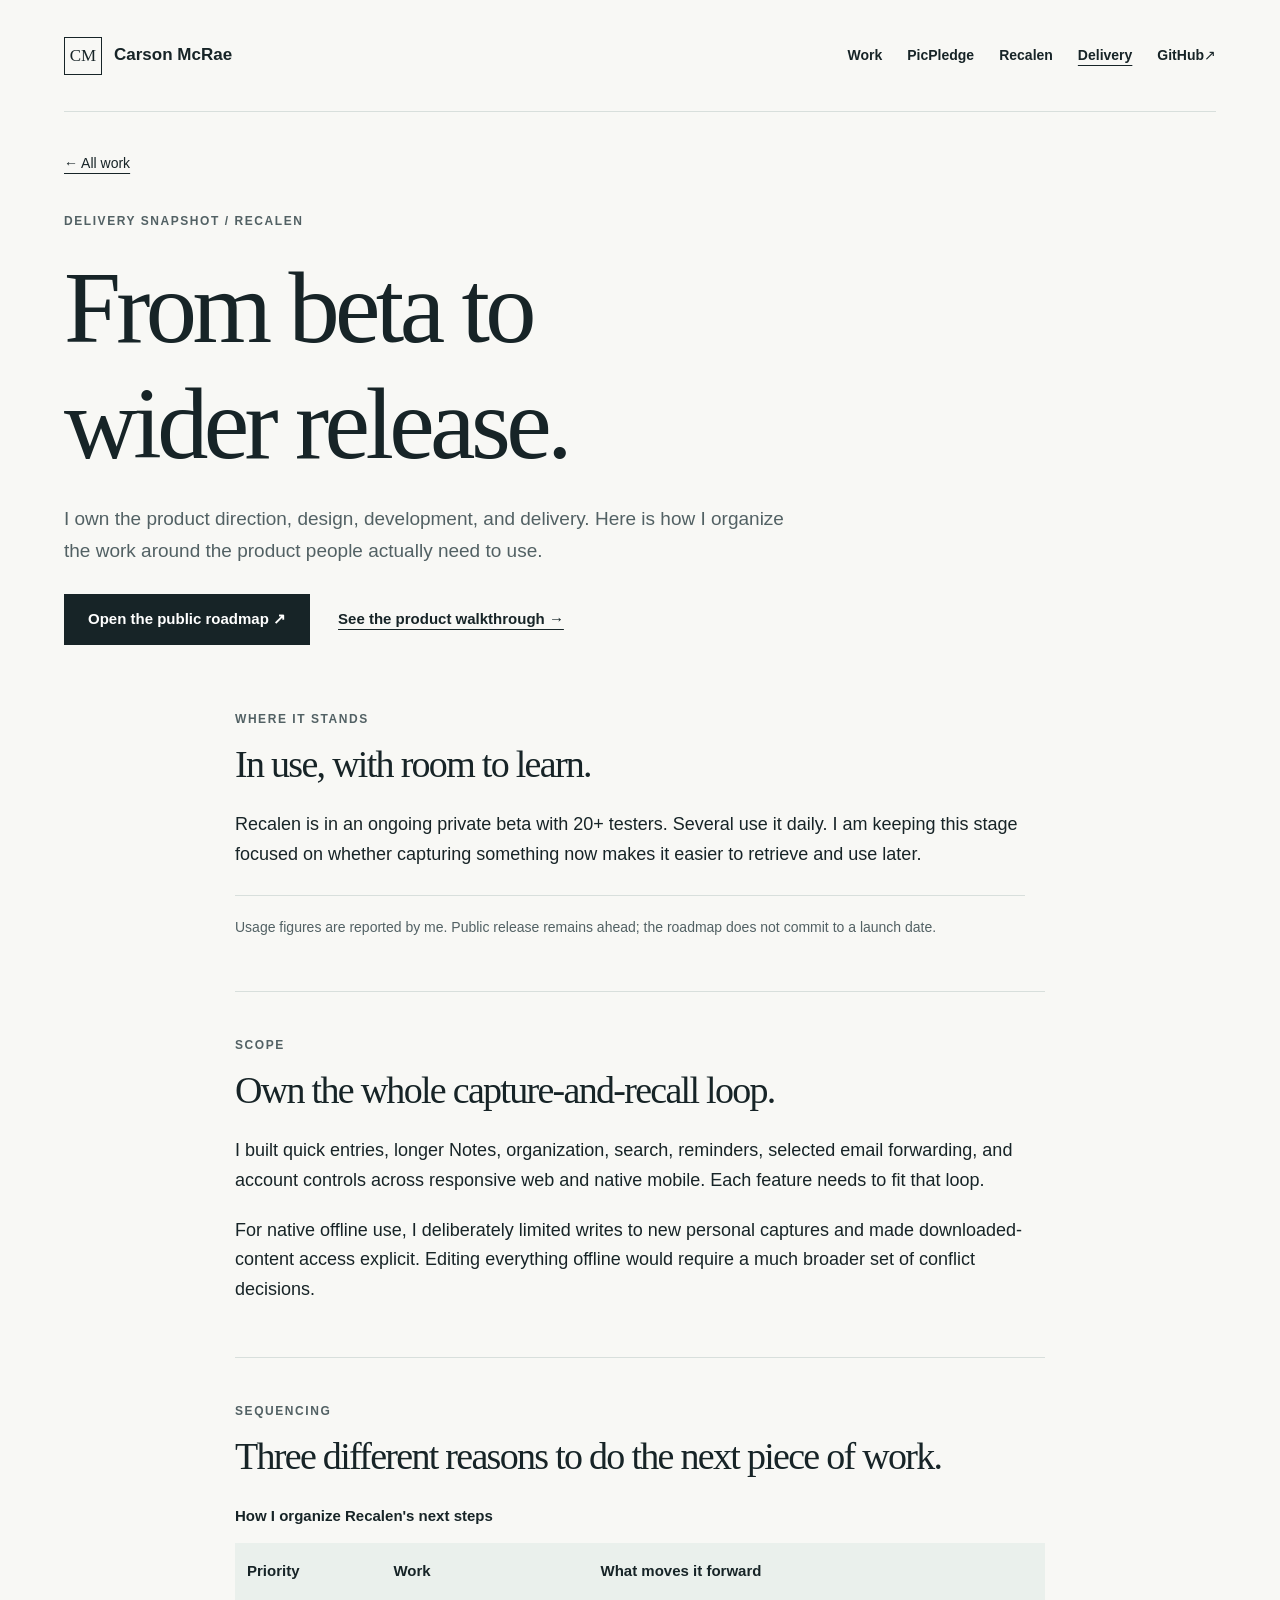
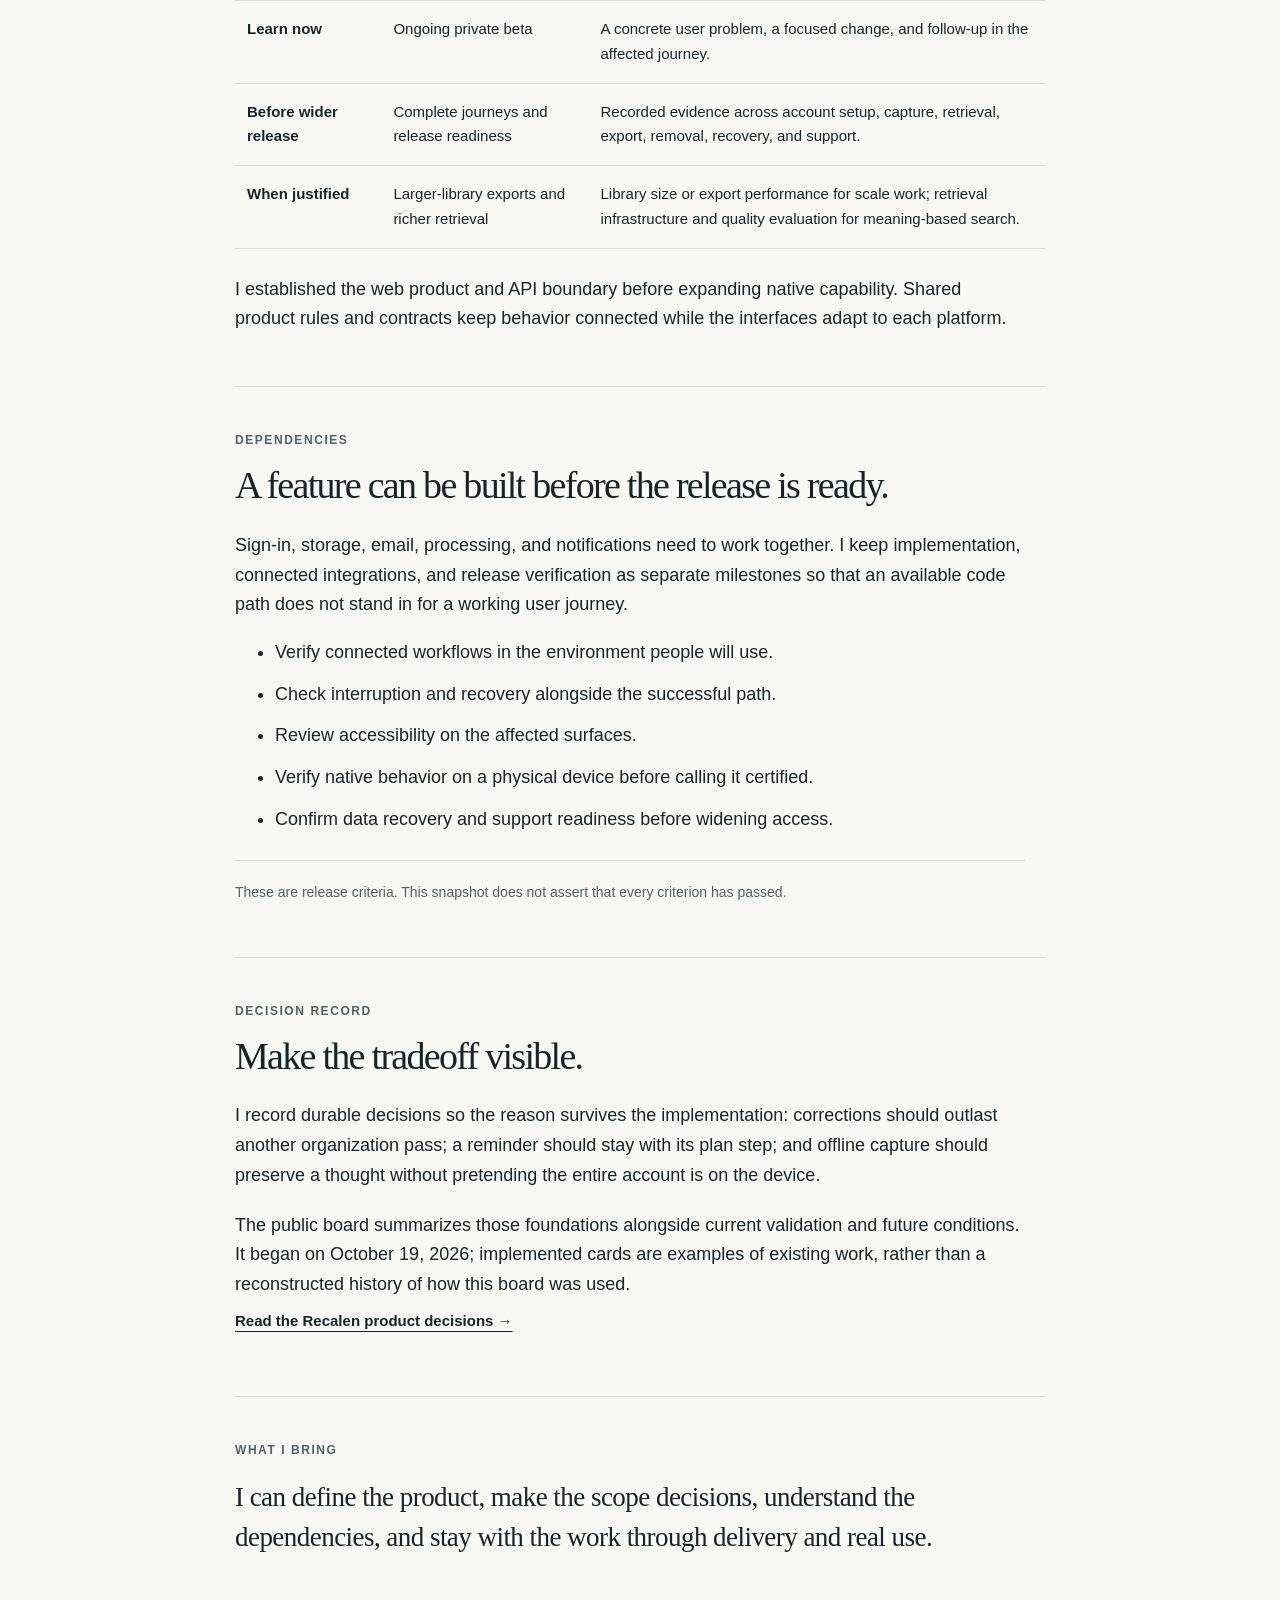
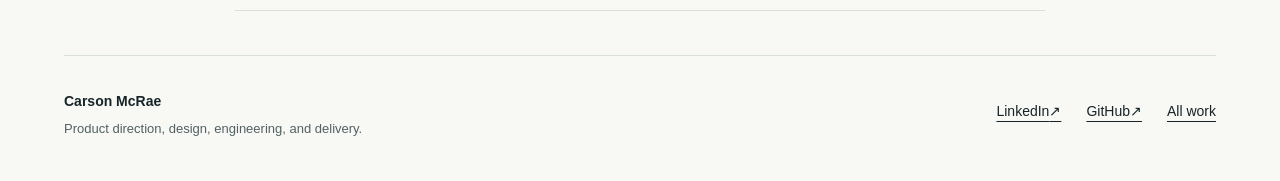
==== delivery/index.html @ 8abd7dd6 "Add product walkthroughs, decision story, and Recalen delivery snapshot" ====
<!doctype html>
<!-- Purpose: Present Carson McRae's product work. Scope: Static, accessible portfolio content. Does NOT belong: Application runtime, private data, or authentication. Generated by tools/build.py. -->
<html lang="en"><head><meta charset="utf-8"><meta name="viewport" content="width=device-width, initial-scale=1">
<title>Recalen delivery snapshot | Carson McRae</title><meta name="description" content="How Carson McRae sequences Recalen&#x27;s product scope, dependencies, beta learning, and wider-release readiness."><link rel="canonical" href="https://carsonmcrae.github.io/delivery/">
<meta property="og:type" content="website"><meta property="og:title" content="Recalen delivery snapshot | Carson McRae"><meta property="og:description" content="How Carson McRae sequences Recalen&#x27;s product scope, dependencies, beta learning, and wider-release readiness."><meta property="og:url" content="https://carsonmcrae.github.io/delivery/">
<meta name="theme-color" content="#f8f8f5"><link rel="icon" href="../assets/favicon.svg" type="image/svg+xml"><link rel="stylesheet" href="../styles.css"></head>
<body><a class="skip" href="#main">Skip to content</a>
<header class="site-header"><a class="wordmark" href="../index.html" aria-label="Carson McRae, home"><span class="monogram" aria-hidden="true">CM</span> Carson McRae</a>
<nav aria-label="Main"><a href="../index.html#work">Work</a><a href="../picpledge/">PicPledge</a><a href="../recalen/">Recalen</a><a href="../delivery/" aria-current="page">Delivery</a><a href="https://github.com/carsonmcrae">GitHub <span aria-hidden="true">↗</span></a></nav></header><main id="main" tabindex="-1"><section class="case-hero"><a class="back-link" href="../index.html#work">← All work</a><p class="eyebrow">Delivery snapshot / Recalen</p>
<h1>From beta to<br>wider release.</h1><p class="case-summary">I own the product direction, design, development, and delivery. Here is how I organize the work around the product people actually need to use.</p><div class="case-links"><a class="button" href="https://github.com/users/carsonmcrae/projects/1">Open the public roadmap ↗</a><a class="text-link" href="../recalen/#walkthrough">See the product walkthrough →</a></div></section>
<div class="delivery-content"><section class="reading-section"><p class="eyebrow">Where it stands</p><h2>In use, with room to learn.</h2>
<p>Recalen is in an ongoing private beta with 20+ testers. Several use it daily. I am keeping this stage focused on whether capturing something now makes it easier to retrieve and use later.</p><p class="status-note">Usage figures are reported by me. Public release remains ahead; the roadmap does not commit to a launch date.</p></section>
<section class="reading-section"><p class="eyebrow">Scope</p><h2>Own the whole capture-and-recall loop.</h2>
<p>I built quick entries, longer Notes, organization, search, reminders, selected email forwarding, and account controls across responsive web and native mobile. Each feature needs to fit that loop.</p><p>For native offline use, I deliberately limited writes to new personal captures and made downloaded-content access explicit. Editing everything offline would require a much broader set of conflict decisions.</p></section>
<section class="reading-section"><p class="eyebrow">Sequencing</p><h2>Three different reasons to do the next piece of work.</h2>
<div class="priority-table"><table><caption>How I organize Recalen's next steps</caption><thead><tr><th scope="col">Priority</th><th scope="col">Work</th><th scope="col">What moves it forward</th></tr></thead><tbody>
<tr><th scope="row">Learn now</th><td>Ongoing private beta</td><td>A concrete user problem, a focused change, and follow-up in the affected journey.</td></tr>
<tr><th scope="row">Before wider release</th><td>Complete journeys and release readiness</td><td>Recorded evidence across account setup, capture, retrieval, export, removal, recovery, and support.</td></tr>
<tr><th scope="row">When justified</th><td>Larger-library exports and richer retrieval</td><td>Library size or export performance for scale work; retrieval infrastructure and quality evaluation for meaning-based search.</td></tr></tbody></table></div>
<p>I established the web product and API boundary before expanding native capability. Shared product rules and contracts keep behavior connected while the interfaces adapt to each platform.</p></section>
<section class="reading-section"><p class="eyebrow">Dependencies</p><h2>A feature can be built before the release is ready.</h2>
<p>Sign-in, storage, email, processing, and notifications need to work together. I keep implementation, connected integrations, and release verification as separate milestones so that an available code path does not stand in for a working user journey.</p>
<ul><li>Verify connected workflows in the environment people will use.</li><li>Check interruption and recovery alongside the successful path.</li><li>Review accessibility on the affected surfaces.</li><li>Verify native behavior on a physical device before calling it certified.</li><li>Confirm data recovery and support readiness before widening access.</li></ul>
<p class="status-note">These are release criteria. This snapshot does not assert that every criterion has passed.</p></section>
<section class="reading-section"><p class="eyebrow">Decision record</p><h2>Make the tradeoff visible.</h2><p>I record durable decisions so the reason survives the implementation: corrections should outlast another organization pass; a reminder should stay with its plan step; and offline capture should preserve a thought without pretending the entire account is on the device.</p>
<p>The public board summarizes those foundations alongside current validation and future conditions. It began on October 19, 2026; implemented cards are examples of existing work, rather than a reconstructed history of how this board was used.</p>
<a class="text-link" href="../recalen/#decisions">Read the Recalen product decisions →</a></section>
<section class="reading-section reflection"><p class="eyebrow">What I bring</p><p>I can define the product, make the scope decisions, understand the dependencies, and stay with the work through delivery and real use.</p></section></div></main><footer class="site-footer"><div><strong>Carson McRae</strong><p>Product direction, design, engineering, and delivery.</p></div>
<div><a href="https://www.linkedin.com/in/carsonmcrae/">LinkedIn <span aria-hidden="true">↗</span></a><a href="https://github.com/carsonmcrae">GitHub <span aria-hidden="true">↗</span></a><a href="../index.html">All work</a></div></footer></body></html>
---- styles.css ----
/**
 * Purpose: Visual presentation for Carson McRae's public product portfolio.
 * Scope: Responsive layout, typography, navigation, case studies, and keyboard focus.
 * Does NOT belong: Product runtime styles, private data, or JavaScript behavior.
 */
:root{color-scheme:light;--paper:#f8f8f5;--ink:#172427;--muted:#526164;--line:#d8dfdc;--accent:#166258;--blue:#244fc2;--white:#fff}
*{box-sizing:border-box}
html{scroll-behavior:smooth}
body{margin:0;background:var(--paper);color:var(--ink);font:18px/1.65 -apple-system,BlinkMacSystemFont,"Segoe UI",sans-serif}
a{color:inherit;text-decoration-thickness:1px;text-underline-offset:5px}
a:hover{color:var(--accent)}
a:focus-visible,summary:focus-visible,video:focus-visible{outline:3px solid #244fc2;outline-offset:5px;border-radius:2px}
img{display:block;max-width:100%;height:auto}
h1,h2,h3,p,figure,dl{margin:0}
h1,h2,h3{line-height:1.13}
h1,h2{font-family:Georgia,"Times New Roman",serif;font-weight:400;letter-spacing:-.045em}
h3{letter-spacing:-.025em;font-weight:650}
p+p{margin-top:20px}
.site-header,.site-footer,main{width:min(1152px,calc(100% - 64px));margin-inline:auto}
.site-header{min-height:112px;display:flex;align-items:center;justify-content:space-between;gap:24px;border-bottom:1px solid var(--line)}
.wordmark{display:flex;align-items:center;gap:12px;text-decoration:none;font-weight:650;font-size:17px;white-space:nowrap}
.monogram{display:grid;place-items:center;width:38px;height:38px;border:1px solid var(--ink);font:17px Georgia,serif}
.site-header nav{display:flex;gap:25px;align-items:center;font-size:14px;font-weight:550}
.site-header nav a{display:flex;align-items:center;min-height:44px;text-decoration:none}
.site-header nav a[aria-current=page]{text-decoration:underline}
.skip{position:fixed;top:12px;left:12px;z-index:10;background:var(--ink);color:white;padding:10px 20px;transform:translateY(-200%)}
.skip:focus{transform:translateY(0)}
.eyebrow{font-size:12px;text-transform:uppercase;letter-spacing:.13em;font-weight:650;color:var(--muted);line-height:1.5}
.home-hero{padding:82px 0 90px;display:grid;grid-template-columns:minmax(0,1fr) 254px;gap:80px;align-items:center}
.home-hero h1{font-size:clamp(56px,6vw,82px);margin:23px 0 27px}
.intro{font-size:23px;line-height:1.5;max-width:680px}
.hero-detail{max-width:660px;color:var(--muted);font-size:17px}
.button{display:inline-flex;justify-content:center;align-items:center;gap:24px;min-height:48px;padding:12px 23px;background:var(--ink);border:1px solid var(--ink);color:var(--white);font-size:15px;font-weight:600;text-decoration:none}
.button:hover{background:var(--accent);color:white;border-color:var(--accent)}
.home-hero .button{margin-top:30px}
.hero-aside{border-left:1px solid var(--line);padding-left:30px}
.aside-label{font-size:12px;text-transform:uppercase;letter-spacing:.1em;font-weight:650;color:var(--muted)}
.hero-aside dl{margin-top:30px}
.hero-aside dl>div+div{margin-top:28px}
.hero-aside dt{font:43px/1.1 Georgia,serif;letter-spacing:-.04em}
.hero-aside dd{margin:8px 0 0;font-size:14px;color:var(--muted)}
.section-heading{display:flex;align-items:end;justify-content:space-between;gap:30px;margin-bottom:32px}
.section-heading h2{font-size:42px}
.section-heading p{font-size:15px;color:var(--muted);max-width:310px}
.work-section{scroll-margin-top:32px;padding-bottom:60px}
.project-card{display:grid;grid-template-columns:1.1fr 1fr;border:1px solid var(--line);background:var(--white);margin-bottom:28px;overflow:hidden}
.project-art{display:flex;align-items:center;justify-content:center;min-height:325px;background:#eaf0f4}
.project-art img{width:100%;aspect-ratio:16/9;object-fit:contain}
.project-copy{padding:32px 35px 34px}
.card-top{display:flex;justify-content:space-between;gap:15px}
.card-top .eyebrow{font-size:11px}
.arrow{font-size:25px;line-height:1}
.project-copy h3{font-size:35px;margin-top:22px;margin-bottom:14px}
.project-copy h3 a{text-decoration:none}
.project-copy>p{font-size:16px;color:var(--muted)}
.project-copy .project-fact{font-size:14px;font-weight:650;color:var(--ink);margin-top:20px}
.text-link{display:inline-flex;align-items:center;gap:14px;min-height:44px;font-weight:600;font-size:15px}
.project-copy .text-link{margin-top:18px}
.local-project{border-top:1px solid var(--line);border-bottom:1px solid var(--line);padding:42px 0;display:flex;align-items:center;justify-content:space-between;gap:50px}
.local-project h2{font-size:38px;margin:12px 0}
.local-project p{max-width:680px;font-size:17px;color:var(--muted)}
.link-stack{display:flex;flex-direction:column;flex-shrink:0}
.about-section{padding:78px 0 86px}
.about-section h2{font-size:48px;margin-top:18px;margin-bottom:30px}
.about-columns{display:grid;grid-template-columns:1fr 1fr;gap:60px;color:var(--muted)}
.about-columns p+p{margin-top:0}
.about-section .text-link{margin-top:24px}
.site-footer{border-top:1px solid var(--line);padding:34px 0 42px;display:flex;justify-content:space-between;gap:30px;font-size:14px}
.site-footer strong{font-weight:650}
.site-footer p{margin-top:5px;color:var(--muted);font-size:13px}
.site-footer>div:last-child{display:flex;align-items:start;gap:25px}
.site-footer a{min-height:44px;display:flex;align-items:center}
.back-link{font-size:14px;display:inline-flex;min-height:44px;align-items:center;margin-bottom:26px}
.case-hero{padding:30px 0 0}
.case-hero h1{font-size:clamp(68px,8vw,104px);margin-top:20px}
.case-headline{font-size:clamp(27px,3.5vw,42px);line-height:1.3;font-family:Georgia,serif;letter-spacing:-.025em;margin-top:14px}
.case-summary{max-width:720px;color:var(--muted);font-size:19px;margin-top:22px}
.case-links{display:flex;gap:28px;align-items:center;flex-wrap:wrap;margin-top:28px}
.metrics{display:grid;grid-template-columns:repeat(3,minmax(0,1fr));border-top:1px solid var(--line);margin-top:44px;padding:27px 0 30px;gap:24px}
.metrics>div+div{border-left:1px solid var(--line);padding-left:28px}
.metrics dt{font:43px/1.15 Georgia,serif;letter-spacing:-.035em}
.metrics dd{margin:8px 0 0;color:var(--muted);font-size:14px}
.case-art{margin-top:10px}
.case-art img{width:100%;max-height:610px;object-fit:contain;background:#eaf0f4;border:1px solid var(--line)}
figcaption{font-size:12px;color:var(--muted);margin-top:12px;line-height:1.5}
.case-layout{display:grid;grid-template-columns:210px minmax(0,1fr);gap:70px;margin-top:62px}
.case-index{align-self:start;position:sticky;top:24px}
.case-index nav{display:flex;flex-direction:column;font-size:14px;margin-top:18px}
.case-index a{min-height:44px;display:flex;align-items:center;text-decoration:none;color:var(--muted)}
.case-index a:hover{text-decoration:underline;color:var(--accent)}
.reading-section{padding:0 0 52px;margin-bottom:44px;border-bottom:1px solid var(--line);scroll-margin-top:30px}
.reading-section h2{font-size:38px;margin-top:15px;margin-bottom:24px}
.reading-section>p:not(.eyebrow){max-width:790px}
.role-list{margin-top:26px;font-size:14px}
.role-list>div{display:grid;grid-template-columns:135px minmax(0,1fr);gap:20px;padding:14px 0;border-top:1px solid var(--line)}
.role-list dt{color:var(--muted)}
.role-list dd{margin:0;font-weight:550}
.section-intro{color:var(--muted);font-size:17px}
.decision{display:grid;grid-template-columns:44px minmax(0,1fr);gap:21px;margin-top:45px}
.decision-number{font:30px/1.2 Georgia,serif;color:var(--accent);padding-top:3px}
.decision h3{font-size:24px;line-height:1.3;margin-bottom:18px}
.decision p{font-size:17px}
.decision strong{font-weight:650}
.tradeoff{border-left:2px solid var(--line);padding-left:18px;color:var(--muted)}
details{margin-top:20px;border:1px solid var(--line);background:#fff}
summary{cursor:pointer;min-height:48px;padding:12px 16px;font-size:15px;font-weight:600;line-height:1.5}
details[open] summary{border-bottom:1px solid var(--line)}
details>p,details>ul{padding:16px 20px;margin:0!important;font-size:16px!important}
details>ul{padding-left:37px}
details li+li{margin-top:12px}
.walkthrough details{margin-top:12px}
.walkthrough .button{margin-top:24px}
.scope-list{padding-left:22px;display:grid;grid-template-columns:1fr 1fr;gap:14px 30px;font-size:16px}
.stack{font-size:14px;color:var(--muted);margin-top:28px!important}
.status-note{font-size:14px;color:var(--muted);border-top:1px solid var(--line);padding-top:20px;margin-top:26px!important}
.reflection>p:last-child{font:27px/1.5 Georgia,serif;letter-spacing:-.02em;margin-top:18px}
.next-case{margin:12px 0 65px;padding:35px;background:#eaf0ec}
.next-case h2{font-size:42px;margin:12px 0}
.next-case h2 a{text-decoration:none}
.next-case p:last-child{color:var(--muted);font-size:17px;max-width:720px}
.evidence-section{padding:40px 0 64px;border-bottom:1px solid var(--line)}
.evidence-section h2{font-size:42px;max-width:720px;margin:16px 0 30px}
.evidence-grid{display:grid;grid-template-columns:repeat(3,minmax(0,1fr));gap:28px}
.evidence-grid article{padding-top:24px;border-top:1px solid var(--line)}
.evidence-grid h3{font-size:22px;line-height:1.3;margin-bottom:14px}
.evidence-grid p{font-size:16px;color:var(--muted)}
.evidence-grid .text-link{margin-top:16px}
.comparison{display:grid;grid-template-columns:1fr 1fr;gap:24px;margin:26px 0}
.comparison article{background:var(--white);border:1px solid var(--line);padding:22px}
.comparison h3{font-size:21px;margin-bottom:15px}
.comparison p{font-size:16px}
.walkthrough video{display:block;width:100%;height:auto;max-height:620px;background:#111;border:1px solid var(--line);margin-top:26px}
.media-note{font-size:13px!important;line-height:1.6;color:var(--muted);margin-top:14px!important}
.tour-steps{padding:12px 20px 20px 42px;margin:0}
.tour-steps li{padding-left:6px;margin-top:26px}
.tour-steps h3{font-size:20px;line-height:1.35;margin-bottom:12px}
.tour-steps p{font-size:16px}
.tour-steps figure{margin-top:22px}
.tour-steps img{width:100%;border:1px solid var(--line)}
.delivery-content{max-width:810px;margin:65px auto 0}
.delivery-content li+li{margin-top:12px}
.priority-table{margin:26px 0;overflow-x:auto}
.priority-table table{width:100%;border-collapse:collapse;font-size:15px;text-align:left}
.priority-table caption{text-align:left;font-weight:650;margin-bottom:15px}
.priority-table th,.priority-table td{padding:16px 12px;vertical-align:top;border-bottom:1px solid var(--line);min-width:125px}
.priority-table thead{background:#eaf0ec}
@media(max-width:900px){
 .site-header,.site-footer,main{width:calc(100% - 44px)}
 .site-header nav{gap:18px}
 .home-hero{gap:35px;grid-template-columns:minmax(0,1fr) 200px}
 .home-hero h1{font-size:62px}
 .hero-aside{padding-left:22px}
 .project-card{grid-template-columns:1fr 1fr}
 .project-copy{padding:25px}
 .project-art{min-height:280px}
 .case-layout{grid-template-columns:160px minmax(0,1fr);gap:35px}
 .case-index .eyebrow{font-size:11px}
 .case-index a{font-size:13px}
 .metrics dt{font-size:36px}
}
@media(max-width:650px){
 .site-header,.site-footer,main{width:calc(100% - 36px)}
 .site-header{padding:20px 0 12px;flex-direction:column;align-items:start;gap:12px}
 .site-header nav{width:100%;justify-content:space-between;gap:10px;font-size:13px}
 .site-header nav{flex-wrap:wrap;justify-content:flex-start;column-gap:20px;row-gap:0}
 .wordmark{font-size:16px}
 .home-hero{padding:48px 0 50px;grid-template-columns:1fr;gap:36px}
 .home-hero h1{font-size:clamp(46px,11vw,64px)}
 .home-hero .eyebrow{font-size:10px}
 .intro{font-size:21px}
 .hero-aside{padding:24px 0 0;border-left:0;border-top:1px solid var(--line)}
 .hero-aside dl{display:grid;grid-template-columns:1fr 1fr;gap:22px;margin-top:20px}
 .hero-aside dl>div+div{margin:0}
 .hero-aside dl>div:last-child{grid-column:1/-1}
 .hero-aside dt{font-size:36px}
 .section-heading{display:block}
 .section-heading h2{font-size:36px}
 .section-heading p{margin-top:14px}
 .project-card{grid-template-columns:1fr}
 .project-art{min-height:0}
 .project-copy{padding:25px}
 .project-copy h3{font-size:31px;margin-top:18px}
 .local-project{display:block;padding:32px 0}
 .link-stack{margin-top:20px}
 .about-section{padding:48px 0}
 .about-section h2{font-size:39px}
 .about-columns{grid-template-columns:1fr;gap:20px;font-size:17px}
 .site-footer{flex-direction:column}
 .site-footer>div:last-child{gap:24px;flex-wrap:wrap}
 .case-hero{padding-top:20px}
 .case-hero h1{font-size:62px}
 .case-headline{font-size:30px}
 .case-summary{font-size:18px}
 .case-links{gap:15px}
 .metrics{gap:15px;padding-bottom:20px}
 .metrics>div+div{padding-left:12px}
 .metrics dt{font-size:clamp(24px,7vw,34px);overflow-wrap:anywhere}
 .metrics dd{font-size:12px;line-height:1.5}
 .case-layout{grid-template-columns:1fr;gap:35px;margin-top:36px}
 .case-index{position:static;border-bottom:1px solid var(--line);padding-bottom:24px}
 .case-index nav{display:grid;grid-template-columns:1fr 1fr;gap:0 20px;margin-top:10px}
 .case-index a{font-size:13px}
 .reading-section h2{font-size:32px}
 .reading-section{padding-bottom:35px;margin-bottom:34px}
 .reading-section>p{font-size:17px}
 .role-list>div{grid-template-columns:1fr;gap:6px}
 .decision{grid-template-columns:31px minmax(0,1fr);gap:13px;margin-top:35px}
 .decision-number{font-size:26px}
 .decision h3{font-size:22px}
 .decision p{font-size:16px}
 .tradeoff{padding-left:12px}
 .scope-list{grid-template-columns:1fr}
 .reflection>p:last-child{font-size:24px}
 .next-case{padding:25px;margin-bottom:40px}
 .evidence-grid,.comparison{grid-template-columns:1fr}
 .evidence-section{padding:30px 0 42px}
 .evidence-section h2{font-size:34px}
 .delivery-content{margin-top:42px}
 .tour-steps{padding-left:30px;padding-right:12px}
}
@media(prefers-reduced-motion:reduce){html{scroll-behavior:auto}}
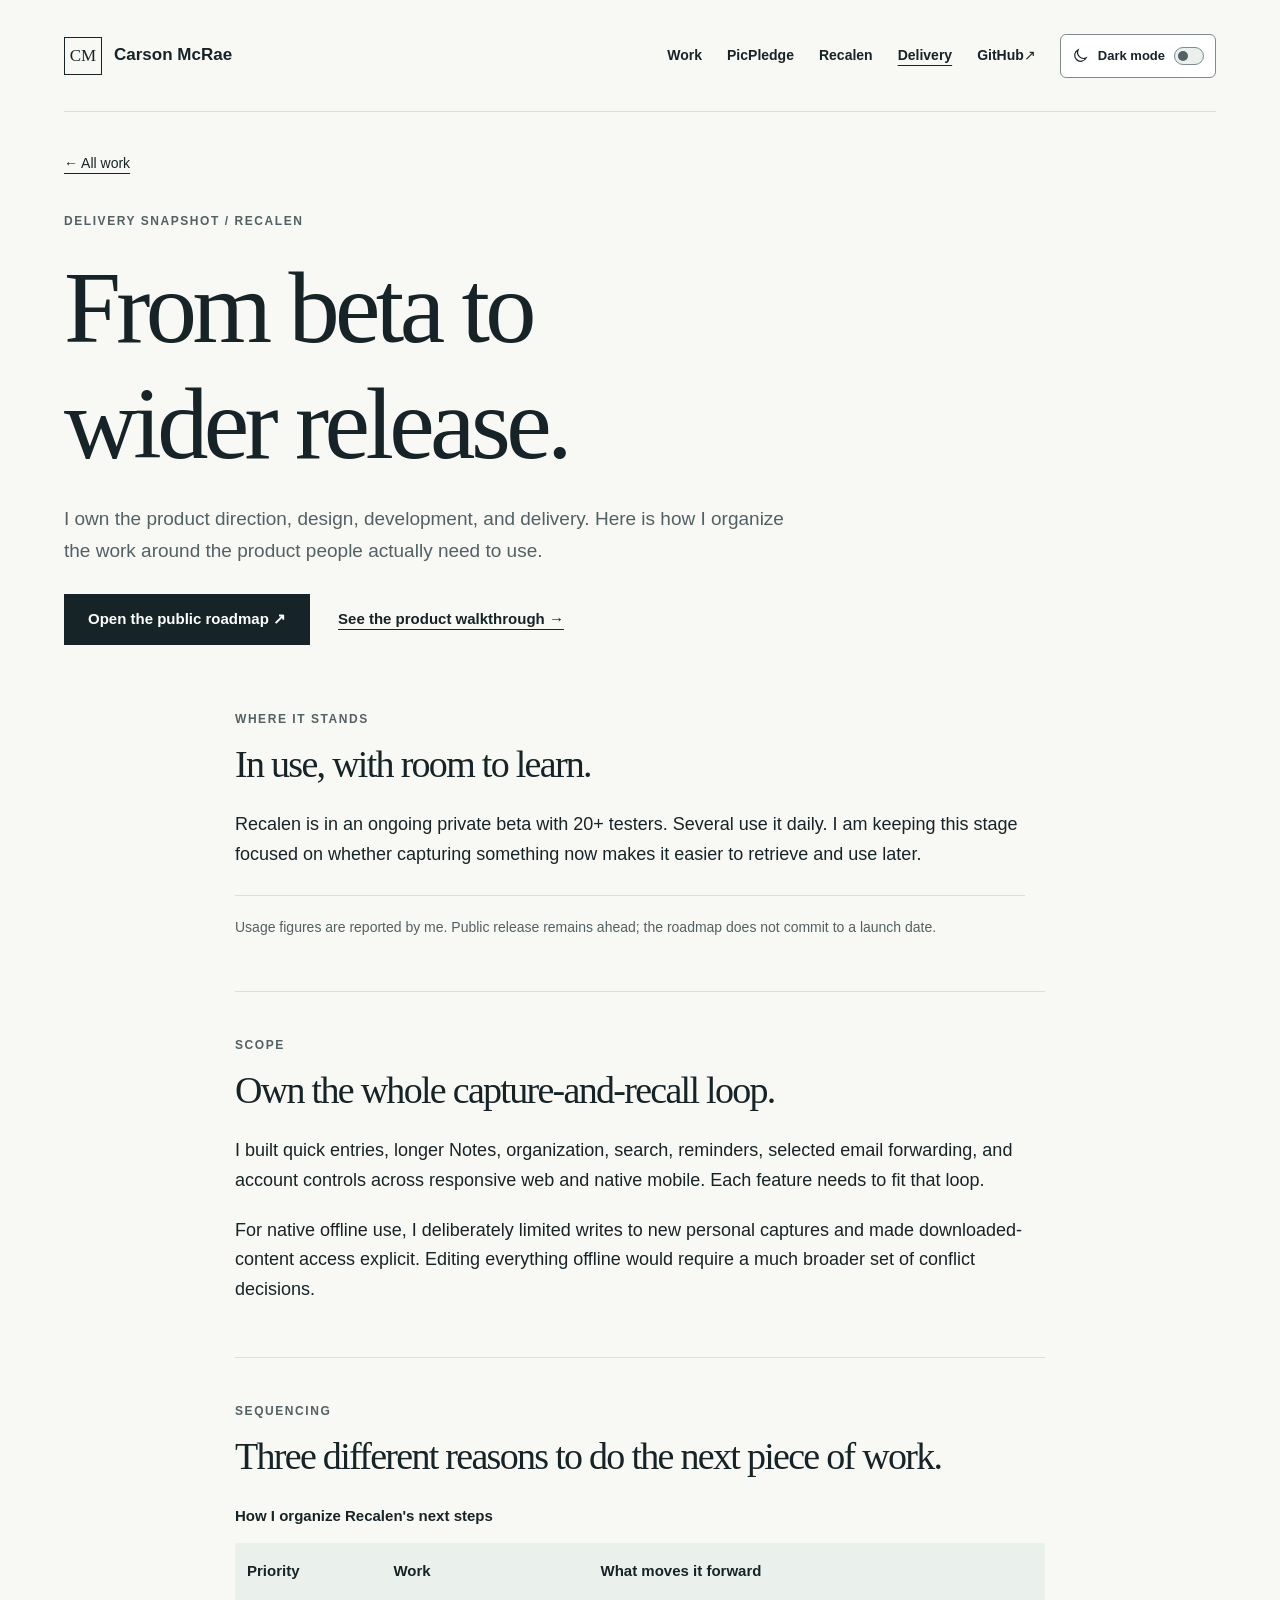
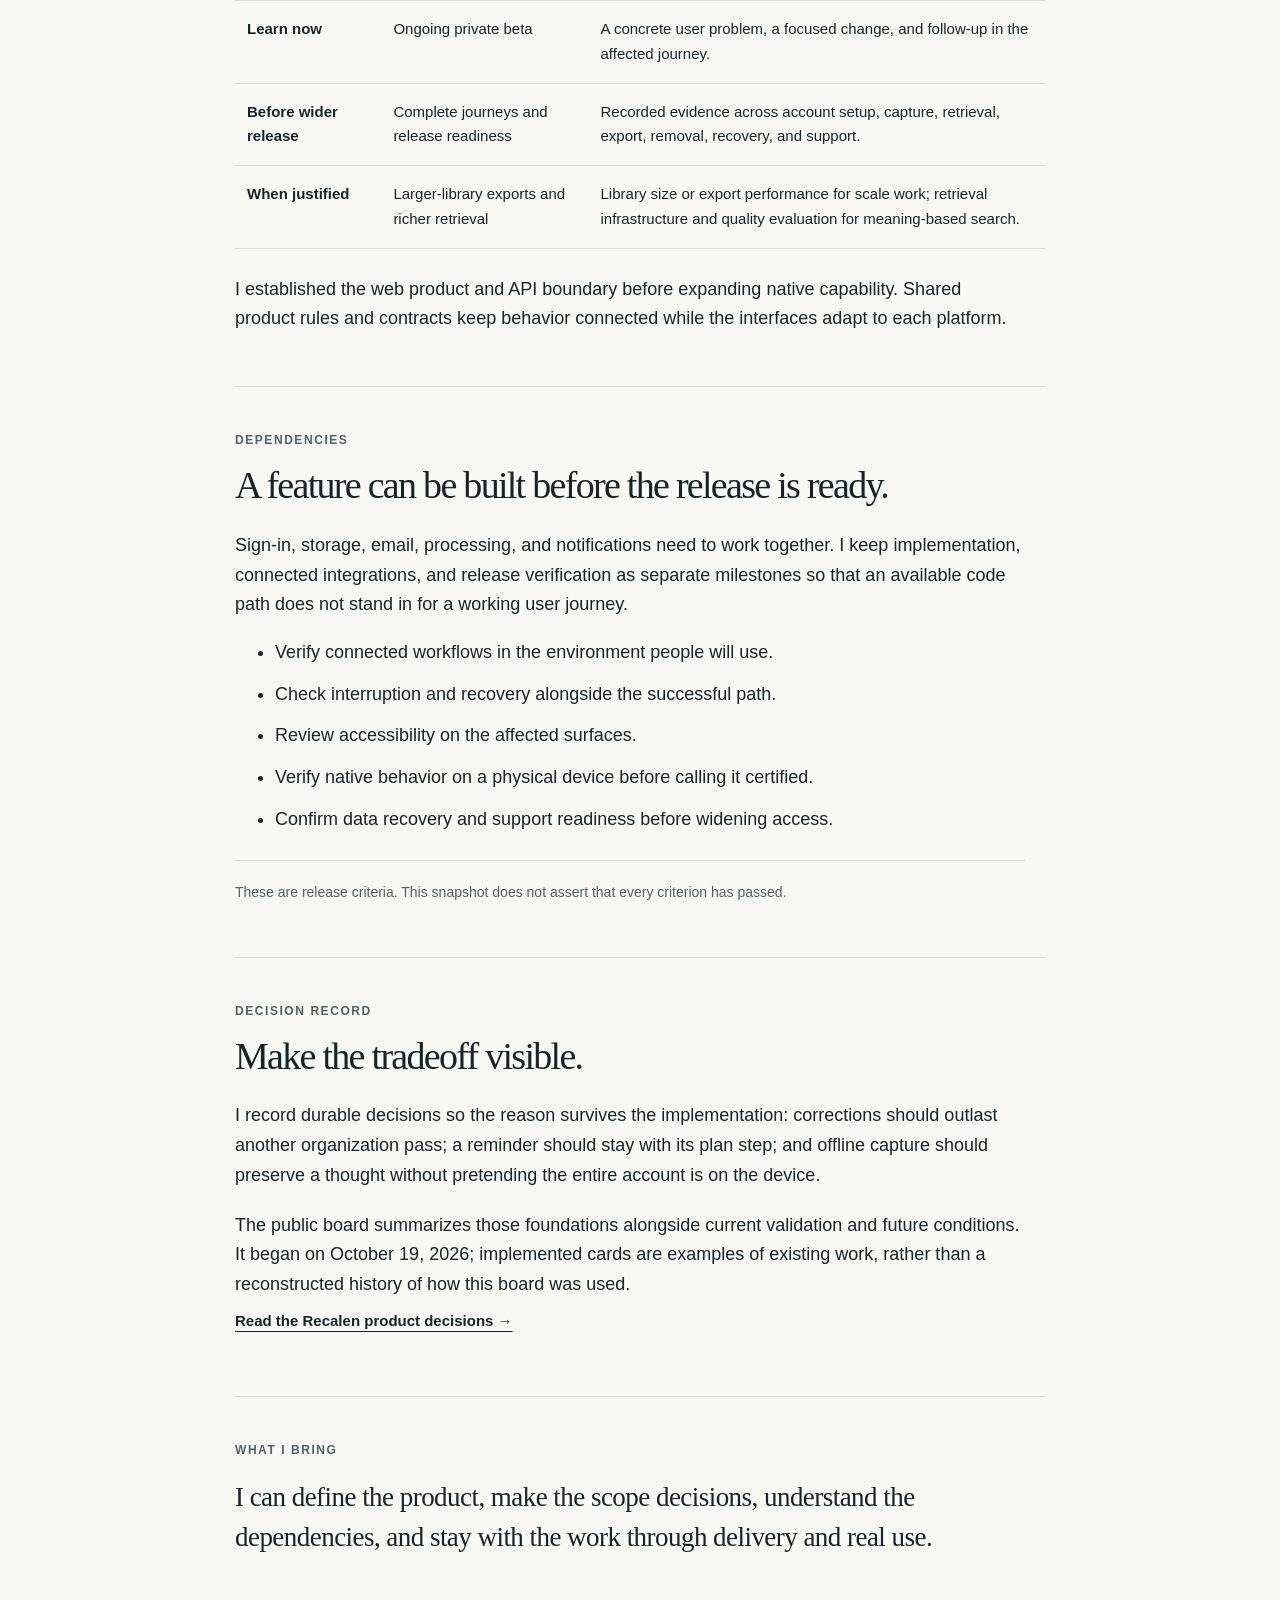
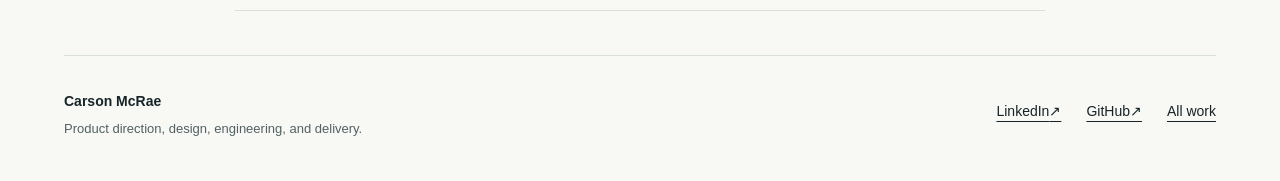
==== commit 00caafed: "Add persistent light and dark themes with dated engineering snapshots" ====
--- a/delivery/index.html
+++ b/delivery/index.html
@@ -3,10 +3,11 @@
 <html lang="en"><head><meta charset="utf-8"><meta name="viewport" content="width=device-width, initial-scale=1">
 <title>Recalen delivery snapshot | Carson McRae</title><meta name="description" content="How Carson McRae sequences Recalen&#x27;s product scope, dependencies, beta learning, and wider-release readiness."><link rel="canonical" href="https://carsonmcrae.github.io/delivery/">
 <meta property="og:type" content="website"><meta property="og:title" content="Recalen delivery snapshot | Carson McRae"><meta property="og:description" content="How Carson McRae sequences Recalen&#x27;s product scope, dependencies, beta learning, and wider-release readiness."><meta property="og:url" content="https://carsonmcrae.github.io/delivery/">
-<meta name="theme-color" content="#f8f8f5"><link rel="icon" href="../assets/favicon.svg" type="image/svg+xml"><link rel="stylesheet" href="../styles.css"></head>
+<meta name="theme-color" content="#f8f8f5"><meta name="color-scheme" content="light dark"><script src="../theme.js?v=bcb7a6f37748"></script><link rel="icon" href="../assets/favicon.svg" type="image/svg+xml"><link rel="stylesheet" href="../styles.css?v=e69c2f101b99"></head>
 <body><a class="skip" href="#main">Skip to content</a>
 <header class="site-header"><a class="wordmark" href="../index.html" aria-label="Carson McRae, home"><span class="monogram" aria-hidden="true">CM</span> Carson McRae</a>
-<nav aria-label="Main"><a href="../index.html#work">Work</a><a href="../picpledge/">PicPledge</a><a href="../recalen/">Recalen</a><a href="../delivery/" aria-current="page">Delivery</a><a href="https://github.com/carsonmcrae">GitHub <span aria-hidden="true">↗</span></a></nav></header><main id="main" tabindex="-1"><section class="case-hero"><a class="back-link" href="../index.html#work">← All work</a><p class="eyebrow">Delivery snapshot / Recalen</p>
+<nav aria-label="Main"><a href="../index.html#work">Work</a><a href="../picpledge/">PicPledge</a><a href="../recalen/">Recalen</a><a href="../delivery/" aria-current="page">Delivery</a><a href="https://github.com/carsonmcrae">GitHub <span aria-hidden="true">↗</span></a></nav>
+<button type="button" class="theme-toggle" data-theme-toggle aria-pressed="false" hidden><svg viewBox="0 0 24 24" fill="none" stroke="currentColor" stroke-width="1.7" aria-hidden="true"><path d="M20 15.3A8.5 8.5 0 0 1 8.7 4a8.5 8.5 0 1 0 11.3 11.3Z"/></svg><span>Dark mode</span><span class="theme-rail" aria-hidden="true"><span class="theme-knob"></span></span></button></header><main id="main" tabindex="-1"><section class="case-hero"><a class="back-link" href="../index.html#work">← All work</a><p class="eyebrow">Delivery snapshot / Recalen</p>
 <h1>From beta to<br>wider release.</h1><p class="case-summary">I own the product direction, design, development, and delivery. Here is how I organize the work around the product people actually need to use.</p><div class="case-links"><a class="button" href="https://github.com/users/carsonmcrae/projects/1">Open the public roadmap ↗</a><a class="text-link" href="../recalen/#walkthrough">See the product walkthrough →</a></div></section>
 <div class="delivery-content"><section class="reading-section"><p class="eyebrow">Where it stands</p><h2>In use, with room to learn.</h2>
 <p>Recalen is in an ongoing private beta with 20+ testers. Several use it daily. I am keeping this stage focused on whether capturing something now makes it easier to retrieve and use later.</p><p class="status-note">Usage figures are reported by me. Public release remains ahead; the roadmap does not commit to a launch date.</p></section>
--- a/styles.css
+++ b/styles.css
@@ -1,15 +1,17 @@
 /**
  * Purpose: Visual presentation for Carson McRae's public product portfolio.
- * Scope: Responsive layout, typography, navigation, case studies, and keyboard focus.
+ * Scope: Light/dark tokens, responsive layout, navigation, measurement evidence, and keyboard focus.
  * Does NOT belong: Product runtime styles, private data, or JavaScript behavior.
  */
-:root{color-scheme:light;--paper:#f8f8f5;--ink:#172427;--muted:#526164;--line:#d8dfdc;--accent:#166258;--blue:#244fc2;--white:#fff}
+:root{color-scheme:light;--paper:#f8f8f5;--ink:#172427;--muted:#526164;--line:#d8dfdc;--accent:#166258;--blue:#244fc2;--white:#fff;--media:#eaf0f4;--tint:#eaf0ec;--on-solid:#fff;--control:#7b8d87}
+:root[data-theme=dark]{color-scheme:dark;--paper:#111b1b;--ink:#edf2ef;--muted:#b4c3bf;--line:#354a46;--accent:#92d9c6;--blue:#abc2ff;--white:#1a2827;--media:#172423;--tint:#213630;--on-solid:#111b1b;--control:#829a93}
+@media(prefers-color-scheme:dark){:root:not([data-theme]){color-scheme:dark;--paper:#111b1b;--ink:#edf2ef;--muted:#b4c3bf;--line:#354a46;--accent:#92d9c6;--blue:#abc2ff;--white:#1a2827;--media:#172423;--tint:#213630;--on-solid:#111b1b;--control:#829a93}}
 *{box-sizing:border-box}
 html{scroll-behavior:smooth}
 body{margin:0;background:var(--paper);color:var(--ink);font:18px/1.65 -apple-system,BlinkMacSystemFont,"Segoe UI",sans-serif}
 a{color:inherit;text-decoration-thickness:1px;text-underline-offset:5px}
 a:hover{color:var(--accent)}
-a:focus-visible,summary:focus-visible,video:focus-visible{outline:3px solid #244fc2;outline-offset:5px;border-radius:2px}
+a:focus-visible,button:focus-visible,summary:focus-visible,video:focus-visible{outline:3px solid var(--blue);outline-offset:5px;border-radius:2px}
 img{display:block;max-width:100%;height:auto}
 h1,h2,h3,p,figure,dl{margin:0}
 h1,h2,h3{line-height:1.13}
@@ -20,18 +22,18 @@
 .site-header{min-height:112px;display:flex;align-items:center;justify-content:space-between;gap:24px;border-bottom:1px solid var(--line)}
 .wordmark{display:flex;align-items:center;gap:12px;text-decoration:none;font-weight:650;font-size:17px;white-space:nowrap}
 .monogram{display:grid;place-items:center;width:38px;height:38px;border:1px solid var(--ink);font:17px Georgia,serif}
-.site-header nav{display:flex;gap:25px;align-items:center;font-size:14px;font-weight:550}
+.site-header nav{display:flex;gap:25px;align-items:center;font-size:14px;font-weight:550;margin-left:auto}
 .site-header nav a{display:flex;align-items:center;min-height:44px;text-decoration:none}
 .site-header nav a[aria-current=page]{text-decoration:underline}
-.skip{position:fixed;top:12px;left:12px;z-index:10;background:var(--ink);color:white;padding:10px 20px;transform:translateY(-200%)}
+.skip{position:fixed;top:12px;left:12px;z-index:10;background:var(--ink);color:var(--paper);padding:10px 20px;transform:translateY(-200%)}
 .skip:focus{transform:translateY(0)}
 .eyebrow{font-size:12px;text-transform:uppercase;letter-spacing:.13em;font-weight:650;color:var(--muted);line-height:1.5}
 .home-hero{padding:82px 0 90px;display:grid;grid-template-columns:minmax(0,1fr) 254px;gap:80px;align-items:center}
 .home-hero h1{font-size:clamp(56px,6vw,82px);margin:23px 0 27px}
 .intro{font-size:23px;line-height:1.5;max-width:680px}
 .hero-detail{max-width:660px;color:var(--muted);font-size:17px}
-.button{display:inline-flex;justify-content:center;align-items:center;gap:24px;min-height:48px;padding:12px 23px;background:var(--ink);border:1px solid var(--ink);color:var(--white);font-size:15px;font-weight:600;text-decoration:none}
-.button:hover{background:var(--accent);color:white;border-color:var(--accent)}
+.button{display:inline-flex;justify-content:center;align-items:center;gap:24px;min-height:48px;padding:12px 23px;background:var(--ink);border:1px solid var(--ink);color:var(--on-solid);font-size:15px;font-weight:600;text-decoration:none}
+.button:hover{background:var(--accent);color:var(--on-solid);border-color:var(--accent)}
 .home-hero .button{margin-top:30px}
 .hero-aside{border-left:1px solid var(--line);padding-left:30px}
 .aside-label{font-size:12px;text-transform:uppercase;letter-spacing:.1em;font-weight:650;color:var(--muted)}
@@ -44,7 +46,7 @@
 .section-heading p{font-size:15px;color:var(--muted);max-width:310px}
 .work-section{scroll-margin-top:32px;padding-bottom:60px}
 .project-card{display:grid;grid-template-columns:1.1fr 1fr;border:1px solid var(--line);background:var(--white);margin-bottom:28px;overflow:hidden}
-.project-art{display:flex;align-items:center;justify-content:center;min-height:325px;background:#eaf0f4}
+.project-art{display:flex;align-items:center;justify-content:center;min-height:325px;background:var(--media)}
 .project-art img{width:100%;aspect-ratio:16/9;object-fit:contain}
 .project-copy{padding:32px 35px 34px}
 .card-top{display:flex;justify-content:space-between;gap:15px}
@@ -81,7 +83,7 @@
 .metrics dt{font:43px/1.15 Georgia,serif;letter-spacing:-.035em}
 .metrics dd{margin:8px 0 0;color:var(--muted);font-size:14px}
 .case-art{margin-top:10px}
-.case-art img{width:100%;max-height:610px;object-fit:contain;background:#eaf0f4;border:1px solid var(--line)}
+.case-art img{width:100%;max-height:610px;object-fit:contain;background:var(--media);border:1px solid var(--line)}
 figcaption{font-size:12px;color:var(--muted);margin-top:12px;line-height:1.5}
 .case-layout{display:grid;grid-template-columns:210px minmax(0,1fr);gap:70px;margin-top:62px}
 .case-index{align-self:start;position:sticky;top:24px}
@@ -102,7 +104,7 @@
 .decision p{font-size:17px}
 .decision strong{font-weight:650}
 .tradeoff{border-left:2px solid var(--line);padding-left:18px;color:var(--muted)}
-details{margin-top:20px;border:1px solid var(--line);background:#fff}
+details{margin-top:20px;border:1px solid var(--line);background:var(--white)}
 summary{cursor:pointer;min-height:48px;padding:12px 16px;font-size:15px;font-weight:600;line-height:1.5}
 details[open] summary{border-bottom:1px solid var(--line)}
 details>p,details>ul{padding:16px 20px;margin:0!important;font-size:16px!important}
@@ -114,7 +116,7 @@
 .stack{font-size:14px;color:var(--muted);margin-top:28px!important}
 .status-note{font-size:14px;color:var(--muted);border-top:1px solid var(--line);padding-top:20px;margin-top:26px!important}
 .reflection>p:last-child{font:27px/1.5 Georgia,serif;letter-spacing:-.02em;margin-top:18px}
-.next-case{margin:12px 0 65px;padding:35px;background:#eaf0ec}
+.next-case{margin:12px 0 65px;padding:35px;background:var(--tint)}
 .next-case h2{font-size:42px;margin:12px 0}
 .next-case h2 a{text-decoration:none}
 .next-case p:last-child{color:var(--muted);font-size:17px;max-width:720px}
@@ -143,10 +145,37 @@
 .priority-table table{width:100%;border-collapse:collapse;font-size:15px;text-align:left}
 .priority-table caption{text-align:left;font-weight:650;margin-bottom:15px}
 .priority-table th,.priority-table td{padding:16px 12px;vertical-align:top;border-bottom:1px solid var(--line);min-width:125px}
-.priority-table thead{background:#eaf0ec}
+.priority-table thead{background:var(--tint)}
+.theme-toggle{display:inline-flex;align-items:center;gap:9px;min-height:44px;flex-shrink:0;padding:8px 11px;border:1px solid var(--control);border-radius:6px;background:var(--white);color:var(--ink);font:600 13px/1.2 -apple-system,BlinkMacSystemFont,"Segoe UI",sans-serif;white-space:nowrap;cursor:pointer}
+.theme-toggle[hidden]{display:none}
+.theme-toggle:hover{border-color:var(--accent)}
+.theme-toggle svg{width:17px;height:17px;flex-shrink:0}
+.theme-rail{display:block;position:relative;width:30px;height:18px;border:1px solid var(--control);border-radius:20px;background:var(--tint)}
+.theme-knob{position:absolute;left:3px;top:3px;width:10px;height:10px;border-radius:50%;background:var(--muted);transition:transform .15s ease}
+.theme-toggle[aria-pressed=true] .theme-rail{background:var(--accent);border-color:var(--accent)}
+.theme-toggle[aria-pressed=true] .theme-knob{background:var(--on-solid);transform:translateX(12px)}
+.engineering-glance{margin-top:22px;padding-top:18px;border-top:1px solid var(--line);font-size:13px;line-height:1.6}
+.engineering-glance p+p{margin-top:8px}
+.engineering-glance strong{font-size:15px;color:var(--ink)}
+.engineering-glance p,.engineering-glance span{color:var(--muted)}
+.engineering-glance a{display:inline-flex;align-items:center;min-height:44px;font-weight:600;font-size:13px}
+.work-measurement{color:var(--muted);font-size:13px;line-height:1.65;max-width:780px;margin-top:12px}
+.source-metrics{display:grid;grid-template-columns:1fr 1fr;gap:28px;margin:28px 0}
+.source-metrics>div{border-top:1px solid var(--line);padding-top:20px}
+.source-metrics dt{font:42px/1.2 Georgia,serif;letter-spacing:-.035em}
+.source-metrics dd{margin:10px 0 0;color:var(--muted);font-size:14px;line-height:1.6}
+.measurement-note{font-size:14px!important;line-height:1.65;color:var(--muted)}
+.coverage-table{margin:28px 0;overflow-x:auto}
+.coverage-table table{width:100%;border-collapse:collapse;font-size:15px;text-align:left}
+.coverage-table caption{text-align:left;font-weight:650;margin-bottom:14px}
+.coverage-table th,.coverage-table td{padding:13px 10px;border-bottom:1px solid var(--line);vertical-align:top}
+.coverage-table thead{background:var(--tint)}
 @media(max-width:900px){
  .site-header,.site-footer,main{width:calc(100% - 44px)}
  .site-header nav{gap:18px}
+ .site-header{display:grid;grid-template-columns:1fr auto;padding:20px 0 12px;min-height:0;row-gap:8px}
+ .site-header nav{grid-column:1/-1;grid-row:2;margin:0;flex-wrap:wrap}
+ .theme-toggle{grid-column:2;grid-row:1}
  .home-hero{gap:35px;grid-template-columns:minmax(0,1fr) 200px}
  .home-hero h1{font-size:62px}
  .hero-aside{padding-left:22px}
@@ -163,7 +192,8 @@
  .site-header{padding:20px 0 12px;flex-direction:column;align-items:start;gap:12px}
  .site-header nav{width:100%;justify-content:space-between;gap:10px;font-size:13px}
  .site-header nav{flex-wrap:wrap;justify-content:flex-start;column-gap:20px;row-gap:0}
- .wordmark{font-size:16px}
+ .wordmark{font-size:15px;gap:8px}
+ .monogram{width:32px;height:32px;font-size:15px}
  .home-hero{padding:48px 0 50px;grid-template-columns:1fr;gap:36px}
  .home-hero h1{font-size:clamp(46px,11vw,64px)}
  .home-hero .eyebrow{font-size:10px}
@@ -217,6 +247,12 @@
  .evidence-section h2{font-size:34px}
  .delivery-content{margin-top:42px}
  .tour-steps{padding-left:30px;padding-right:12px}
+ .source-metrics{gap:15px}
+ .source-metrics dt{font-size:34px}
+ .coverage-table table{font-size:13px}
+ .coverage-table th,.coverage-table td{padding:12px 7px}
+ .theme-toggle{font-size:12px;padding:8px;gap:7px}
+ .theme-toggle svg{display:none}
 }
-@media(prefers-reduced-motion:reduce){html{scroll-behavior:auto}}
+@media(prefers-reduced-motion:reduce){html{scroll-behavior:auto}.theme-knob{transition:none}}
 
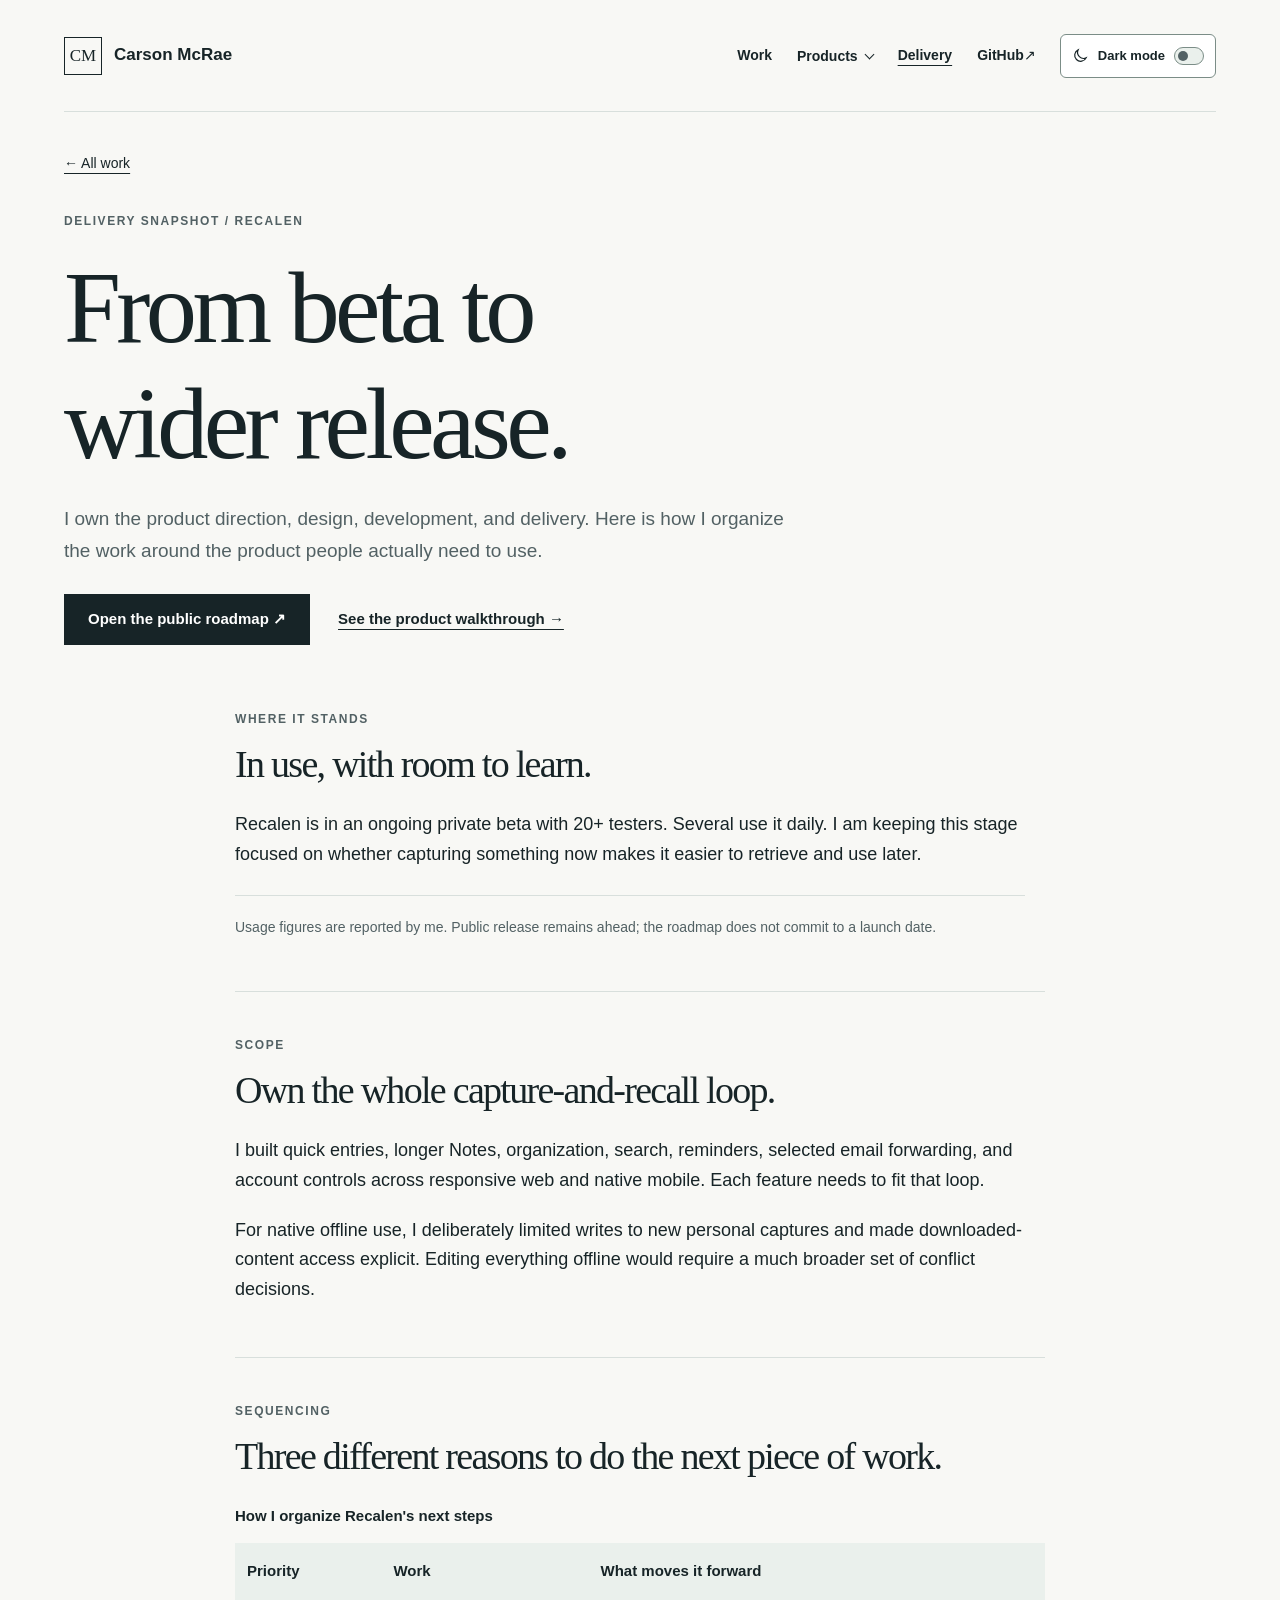
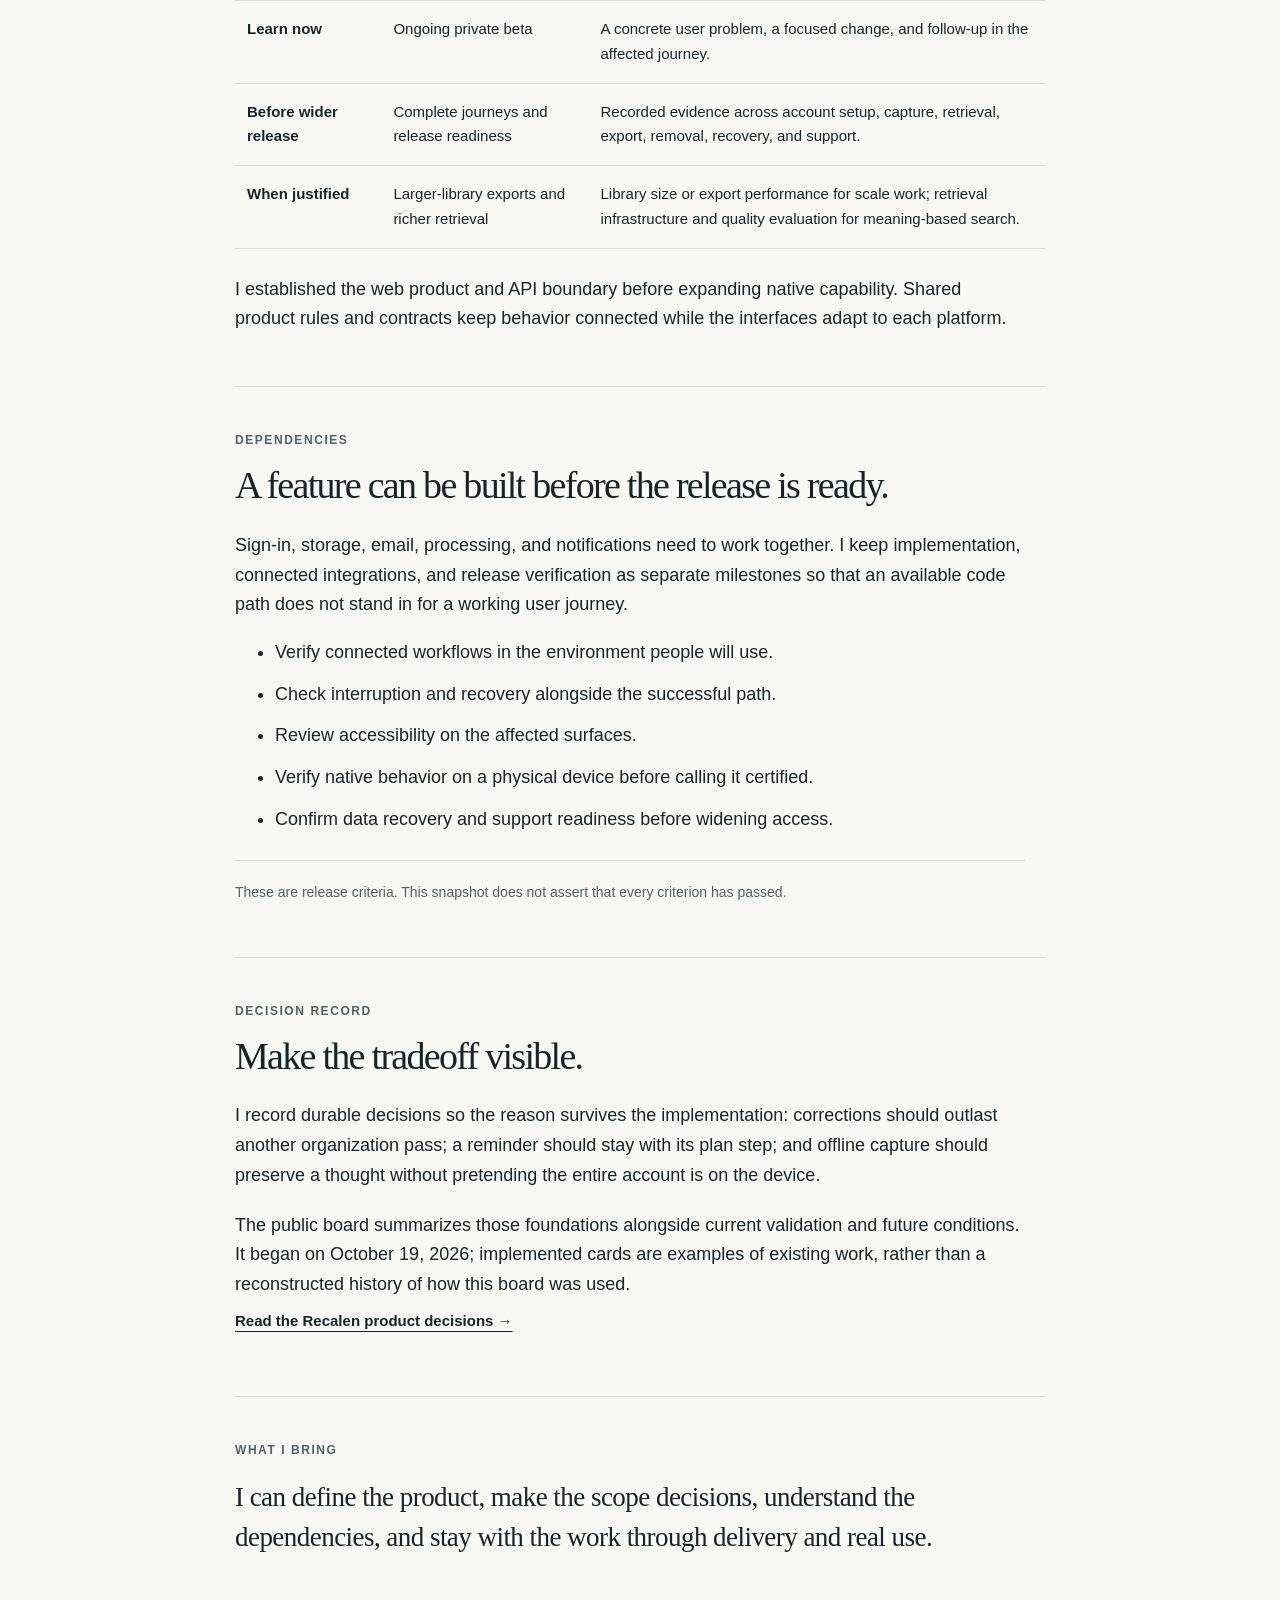
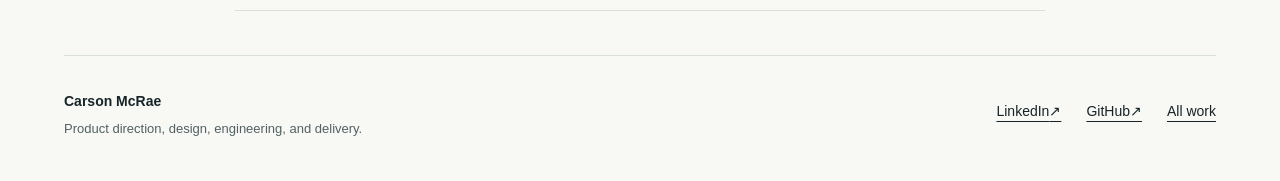
==== commit 79b74740: "Add a TTSNative case study and group the products under one menu The header now reads Work, Products" ====
--- a/delivery/index.html
+++ b/delivery/index.html
@@ -1,12 +1,12 @@
 <!doctype html>
-<!-- Purpose: Present Carson McRae's product work. Scope: Static, accessible portfolio content. Does NOT belong: Application runtime, private data, or authentication. Generated by tools/build.py. -->
+<!-- Purpose: Present Carson McRae's product work. Scope: Static, accessible portfolio content. Does NOT belong: Application runtime, private data, or authentication. -->
 <html lang="en"><head><meta charset="utf-8"><meta name="viewport" content="width=device-width, initial-scale=1">
 <title>Recalen delivery snapshot | Carson McRae</title><meta name="description" content="How Carson McRae sequences Recalen&#x27;s product scope, dependencies, beta learning, and wider-release readiness."><link rel="canonical" href="https://carsonmcrae.github.io/delivery/">
 <meta property="og:type" content="website"><meta property="og:title" content="Recalen delivery snapshot | Carson McRae"><meta property="og:description" content="How Carson McRae sequences Recalen&#x27;s product scope, dependencies, beta learning, and wider-release readiness."><meta property="og:url" content="https://carsonmcrae.github.io/delivery/">
-<meta name="theme-color" content="#f8f8f5"><meta name="color-scheme" content="light dark"><script src="../theme.js?v=bcb7a6f37748"></script><link rel="icon" href="../assets/favicon.svg" type="image/svg+xml"><link rel="stylesheet" href="../styles.css?v=e69c2f101b99"></head>
+<meta name="theme-color" content="#f8f8f5"><meta name="color-scheme" content="light dark"><script src="../theme.js?v=bcb7a6f37748"></script><script src="../nav.js?v=b6e90ea67ac0" defer></script><link rel="icon" href="../assets/favicon.svg" type="image/svg+xml"><link rel="stylesheet" href="../styles.css?v=3ac64880b598"></head>
 <body><a class="skip" href="#main">Skip to content</a>
 <header class="site-header"><a class="wordmark" href="../index.html" aria-label="Carson McRae, home"><span class="monogram" aria-hidden="true">CM</span> Carson McRae</a>
-<nav aria-label="Main"><a href="../index.html#work">Work</a><a href="../picpledge/">PicPledge</a><a href="../recalen/">Recalen</a><a href="../delivery/" aria-current="page">Delivery</a><a href="https://github.com/carsonmcrae">GitHub <span aria-hidden="true">↗</span></a></nav>
+<nav aria-label="Main"><a href="../index.html#work">Work</a><details class="nav-menu"><summary>Products</summary><ul><li><a href="../picpledge/"><img class="app-icon" src="../assets/icons/picpledge.png" alt="" width="24" height="24" loading="lazy">PicPledge</a></li><li><a href="../recalen/"><img class="app-icon" src="../assets/icons/recalen.png" alt="" width="24" height="24" loading="lazy">Recalen</a></li><li><a href="../ttsnative-case-study/"><img class="app-icon" src="../assets/icons/ttsnative.png" alt="" width="24" height="24" loading="lazy">TTSNative</a></li></ul></details><a href="../delivery/" aria-current="page">Delivery</a><a href="https://github.com/carsonmcrae">GitHub <span aria-hidden="true">↗</span></a></nav>
 <button type="button" class="theme-toggle" data-theme-toggle aria-pressed="false" hidden><svg viewBox="0 0 24 24" fill="none" stroke="currentColor" stroke-width="1.7" aria-hidden="true"><path d="M20 15.3A8.5 8.5 0 0 1 8.7 4a8.5 8.5 0 1 0 11.3 11.3Z"/></svg><span>Dark mode</span><span class="theme-rail" aria-hidden="true"><span class="theme-knob"></span></span></button></header><main id="main" tabindex="-1"><section class="case-hero"><a class="back-link" href="../index.html#work">← All work</a><p class="eyebrow">Delivery snapshot / Recalen</p>
 <h1>From beta to<br>wider release.</h1><p class="case-summary">I own the product direction, design, development, and delivery. Here is how I organize the work around the product people actually need to use.</p><div class="case-links"><a class="button" href="https://github.com/users/carsonmcrae/projects/1">Open the public roadmap ↗</a><a class="text-link" href="../recalen/#walkthrough">See the product walkthrough →</a></div></section>
 <div class="delivery-content"><section class="reading-section"><p class="eyebrow">Where it stands</p><h2>In use, with room to learn.</h2>
--- a/styles.css
+++ b/styles.css
@@ -25,6 +25,19 @@
 .site-header nav{display:flex;gap:25px;align-items:center;font-size:14px;font-weight:550;margin-left:auto}
 .site-header nav a{display:flex;align-items:center;min-height:44px;text-decoration:none}
 .site-header nav a[aria-current=page]{text-decoration:underline}
+.nav-menu{position:relative;margin:0;border:0;background:none}
+.nav-menu summary{min-height:44px;padding:0;font:inherit;line-height:44px;list-style:none}
+.nav-menu summary::-webkit-details-marker{display:none}
+.nav-menu summary::after{content:"";display:inline-block;width:6px;height:6px;margin-left:8px;border-right:1.5px solid currentColor;border-bottom:1.5px solid currentColor;transform:translateY(-3px) rotate(45deg)}
+.nav-menu[open] summary{border-bottom:0}
+.nav-menu[open] summary::after{transform:translateY(1px) rotate(-135deg)}
+.nav-menu summary:hover{color:var(--accent)}
+.nav-menu:has([aria-current=page]) summary{text-decoration:underline;text-underline-offset:5px}
+.site-header .nav-menu>ul{position:absolute;top:100%;left:-12px;z-index:5;min-width:190px;padding:6px;list-style:none;background:var(--white);border:1px solid var(--line);box-shadow:0 12px 28px rgb(0 0 0/.12)}
+.site-header .nav-menu li+li{margin-top:0}
+.site-header .nav-menu li a{gap:12px;padding:0 10px;font-size:14px;white-space:nowrap}
+.site-header .nav-menu li a:hover{background:var(--tint)}
+.nav-menu .app-icon{width:24px;height:24px;border-radius:6px}
 .skip{position:fixed;top:12px;left:12px;z-index:10;background:var(--ink);color:var(--paper);padding:10px 20px;transform:translateY(-200%)}
 .skip:focus{transform:translateY(0)}
 .eyebrow{font-size:12px;text-transform:uppercase;letter-spacing:.13em;font-weight:650;color:var(--muted);line-height:1.5}
@@ -52,16 +65,15 @@
 .card-top{display:flex;justify-content:space-between;gap:15px}
 .card-top .eyebrow{font-size:11px}
 .arrow{font-size:25px;line-height:1}
-.project-copy h3{font-size:35px;margin-top:22px;margin-bottom:14px}
+.project-copy h3{font-size:35px;margin-top:22px;margin-bottom:14px;display:flex;align-items:center;gap:14px}
+.app-icon{flex-shrink:0;border-radius:10px;box-shadow:0 0 0 1px var(--line)}
 .project-copy h3 a{text-decoration:none}
 .project-copy>p{font-size:16px;color:var(--muted)}
 .project-copy .project-fact{font-size:14px;font-weight:650;color:var(--ink);margin-top:20px}
 .text-link{display:inline-flex;align-items:center;gap:14px;min-height:44px;font-weight:600;font-size:15px}
 .project-copy .text-link{margin-top:18px}
-.local-project{border-top:1px solid var(--line);border-bottom:1px solid var(--line);padding:42px 0;display:flex;align-items:center;justify-content:space-between;gap:50px}
-.local-project h2{font-size:38px;margin:12px 0}
-.local-project p{max-width:680px;font-size:17px;color:var(--muted)}
-.link-stack{display:flex;flex-direction:column;flex-shrink:0}
+.card-links{display:flex;flex-wrap:wrap;column-gap:28px;margin-top:18px}
+.project-copy .card-links .text-link{margin-top:0}
 .about-section{padding:78px 0 86px}
 .about-section h2{font-size:48px;margin-top:18px;margin-bottom:30px}
 .about-columns{display:grid;grid-template-columns:1fr 1fr;gap:60px;color:var(--muted)}
@@ -74,7 +86,8 @@
 .site-footer a{min-height:44px;display:flex;align-items:center}
 .back-link{font-size:14px;display:inline-flex;min-height:44px;align-items:center;margin-bottom:26px}
 .case-hero{padding:30px 0 0}
-.case-hero h1{font-size:clamp(68px,8vw,104px);margin-top:20px}
+.case-hero h1{font-size:clamp(68px,8vw,104px);margin-top:20px;display:flex;align-items:center;gap:22px}
+.case-hero .app-icon{border-radius:16px}
 .case-headline{font-size:clamp(27px,3.5vw,42px);line-height:1.3;font-family:Georgia,serif;letter-spacing:-.025em;margin-top:14px}
 .case-summary{max-width:720px;color:var(--muted);font-size:19px;margin-top:22px}
 .case-links{display:flex;gap:28px;align-items:center;flex-wrap:wrap;margin-top:28px}
@@ -93,10 +106,13 @@
 .reading-section{padding:0 0 52px;margin-bottom:44px;border-bottom:1px solid var(--line);scroll-margin-top:30px}
 .reading-section h2{font-size:38px;margin-top:15px;margin-bottom:24px}
 .reading-section>p:not(.eyebrow){max-width:790px}
+.reading-section>ul:not([class]){max-width:790px}
+.reading-section>ul:not([class]) li+li{margin-top:12px}
 .role-list{margin-top:26px;font-size:14px}
 .role-list>div{display:grid;grid-template-columns:135px minmax(0,1fr);gap:20px;padding:14px 0;border-top:1px solid var(--line)}
 .role-list dt{color:var(--muted)}
 .role-list dd{margin:0;font-weight:550}
+.role-list+p{margin-top:24px}
 .section-intro{color:var(--muted);font-size:17px}
 .decision{display:grid;grid-template-columns:44px minmax(0,1fr);gap:21px;margin-top:45px}
 .decision-number{font:30px/1.2 Georgia,serif;color:var(--accent);padding-top:3px}
@@ -122,7 +138,7 @@
 .next-case p:last-child{color:var(--muted);font-size:17px;max-width:720px}
 .evidence-section{padding:40px 0 64px;border-bottom:1px solid var(--line)}
 .evidence-section h2{font-size:42px;max-width:720px;margin:16px 0 30px}
-.evidence-grid{display:grid;grid-template-columns:repeat(3,minmax(0,1fr));gap:28px}
+.evidence-grid{display:grid;grid-template-columns:repeat(2,minmax(0,1fr));gap:28px}
 .evidence-grid article{padding-top:24px;border-top:1px solid var(--line)}
 .evidence-grid h3{font-size:22px;line-height:1.3;margin-bottom:14px}
 .evidence-grid p{font-size:16px;color:var(--muted)}
@@ -210,15 +226,14 @@
  .project-art{min-height:0}
  .project-copy{padding:25px}
  .project-copy h3{font-size:31px;margin-top:18px}
- .local-project{display:block;padding:32px 0}
- .link-stack{margin-top:20px}
  .about-section{padding:48px 0}
  .about-section h2{font-size:39px}
  .about-columns{grid-template-columns:1fr;gap:20px;font-size:17px}
  .site-footer{flex-direction:column}
  .site-footer>div:last-child{gap:24px;flex-wrap:wrap}
  .case-hero{padding-top:20px}
- .case-hero h1{font-size:62px}
+ .case-hero h1{font-size:62px;gap:16px}
+ .case-hero .app-icon{width:56px;height:56px;border-radius:13px}
  .case-headline{font-size:30px}
  .case-summary{font-size:18px}
  .case-links{gap:15px}
